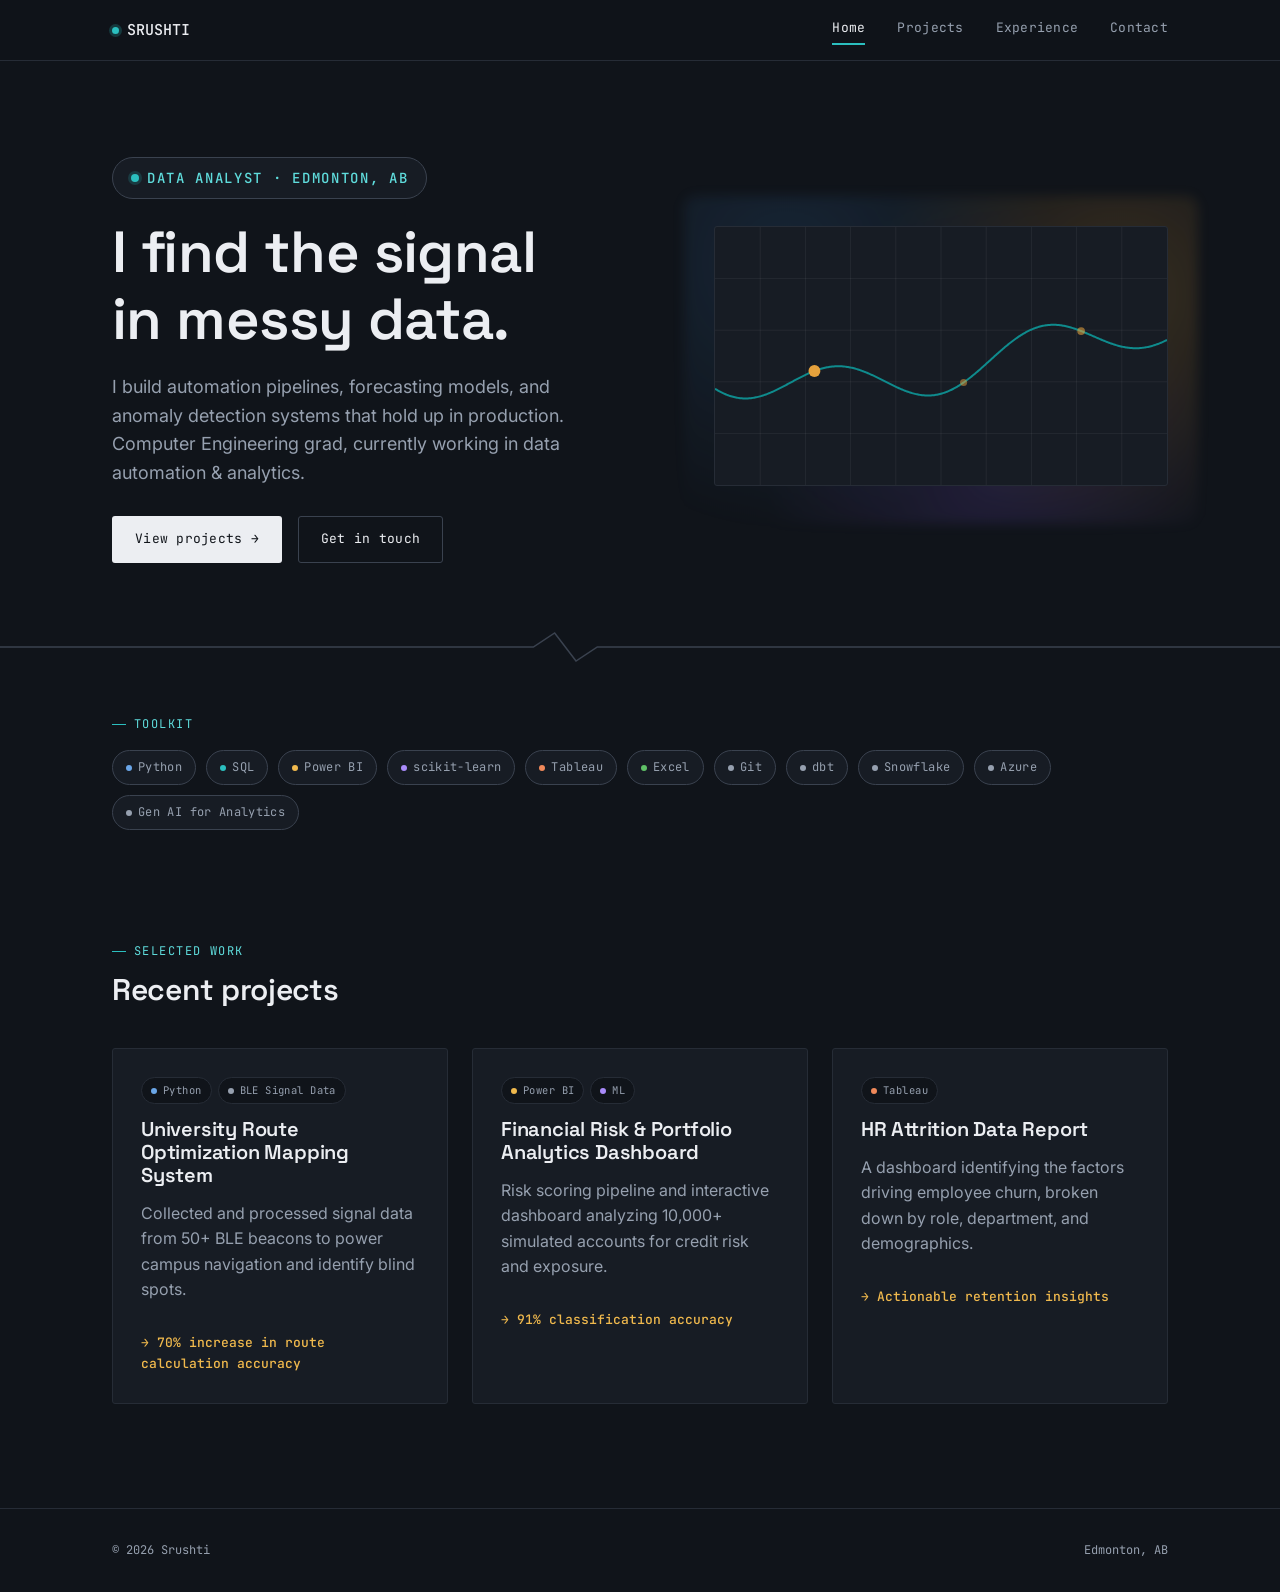
==== index.html @ 4e7ceddc "Add files via upload" ====
<!DOCTYPE html>
<html lang="en">
<head>
<meta charset="UTF-8">
<meta name="viewport" content="width=device-width, initial-scale=1.0">
<title>Srushti — Data Analyst</title>
<meta name="description" content="Data analyst portfolio — projects, experience, and writeups on finding signal in data.">
<link rel="preconnect" href="https://fonts.googleapis.com">
<link href="https://fonts.googleapis.com/css2?family=Space+Grotesk:wght@500;600;700&family=Inter:wght@400;500;600&family=JetBrains+Mono:wght@400;500&display=swap" rel="stylesheet">
<link rel="stylesheet" href="css/style.css">
</head>
<body>

<header class="site-nav">
  <div class="nav-inner">
    <a href="index.html" class="brand"><span class="dot"></span>SRUSHTI</a>
    <nav class="links">
      <a href="index.html" class="active">Home</a>
      <a href="projects.html">Projects</a>
      <a href="experience.html">Experience</a>
      <a href="contact.html">Contact</a>
    </nav>
  </div>
</header>

<section class="hero">
  <div class="wrap hero-grid">
    <div>
      <span class="eyebrow">Data Analyst · Edmonton, AB</span>
      <h1>I find the signal<br>in messy data.</h1>
      <p class="lede">I build automation pipelines, forecasting models, and anomaly detection systems that hold up in production. Computer Engineering grad, currently working in data automation &amp; analytics.</p>
      <div class="hero-actions">
        <a href="projects.html" class="btn btn-primary">View projects →</a>
        <a href="contact.html" class="btn btn-ghost">Get in touch</a>
      </div>
    </div>
    <div class="hero-visual">
      <canvas id="hero-canvas"></canvas>
    </div>
  </div>
</section>

<svg class="signal-divider" viewBox="0 0 1200 40" preserveAspectRatio="none">
  <path d="M0,20 L500,20 L520,6 L540,34 L560,20 L1200,20"></path>
</svg>

<section class="tight">
  <div class="wrap">
    <span class="eyebrow">Toolkit</span>
    <div class="stack-strip" style="margin-top:16px;">
      <span class="tool-pill tag-python">Python</span>
      <span class="tool-pill tag-sql">SQL</span>
      <span class="tool-pill tag-powerbi">Power BI</span>
      <span class="tool-pill tag-ml">scikit-learn</span>
      <span class="tool-pill tag-tableau">Tableau</span>
      <span class="tool-pill tag-excel">Excel</span>
      <span class="tool-pill">Git</span>
      <span class="tool-pill">dbt</span>
      <span class="tool-pill">Snowflake</span>
      <span class="tool-pill">Azure</span>
      <span class="tool-pill">Gen AI for Analytics</span>
    </div>
  </div>
</section>

<section>
  <div class="wrap">
    <div class="section-head">
      <span class="eyebrow">Selected work</span>
      <h2>Recent projects</h2>
    </div>
    <div class="project-grid">

      <a href="projects.html#route-optimization" class="project-card">
        <div class="tags"><span class="tag-python">Python</span><span>BLE Signal Data</span></div>
        <h3>University Route Optimization Mapping System</h3>
        <p>Collected and processed signal data from 50+ BLE beacons to power campus navigation and identify blind spots.</p>
        <span class="result">→ 70% increase in route calculation accuracy</span>
      </a>

      <a href="projects.html#risk-dashboard" class="project-card">
        <div class="tags"><span class="tag-powerbi">Power BI</span><span class="tag-ml">ML</span></div>
        <h3>Financial Risk &amp; Portfolio Analytics Dashboard</h3>
        <p>Risk scoring pipeline and interactive dashboard analyzing 10,000+ simulated accounts for credit risk and exposure.</p>
        <span class="result">→ 91% classification accuracy</span>
      </a>

      <a href="projects.html#hr-attrition" class="project-card">
        <div class="tags"><span class="tag-tableau">Tableau</span></div>
        <h3>HR Attrition Data Report</h3>
        <p>A dashboard identifying the factors driving employee churn, broken down by role, department, and demographics.</p>
        <span class="result">→ Actionable retention insights</span>
      </a>

    </div>
  </div>
</section>

<footer>
  <div class="wrap">
    <span>© 2026 Srushti</span>
    <span>Edmonton, AB</span>
  </div>
</footer>

<script src="js/main.js"></script>
</body>
</html>
---- css/style.css ----
/* ============================================================
   DESIGN TOKENS
   ============================================================ */
:root {
  --bg: #10141A;
  --bg-raised: #171C24;
  --ink: #ECEEF2;
  --ink-muted: #96A0AF;
  --line: #262C36;
  --line-strong: #3A424F;
  --accent: #2BBFBF;      /* signal teal — primary interactive */
  --accent-ink: #5FDCDC;
  --amber: #F0B94D;       /* data highlight — used sparingly */

  /* tool identity colors — small color-coded markers on tags/pills */
  --c-python: #6AA6E8;
  --c-sql: #2BBFBF;
  --c-excel: #5FC167;
  --c-powerbi: #F0B94D;
  --c-tableau: #F0895A;
  --c-ml: #A98BFA;

  --font-display: 'Space Grotesk', sans-serif;
  --font-body: 'Inter', sans-serif;
  --font-mono: 'JetBrains Mono', monospace;

  --max-w: 1120px;
  --radius: 3px;
}

* { box-sizing: border-box; }
html { scroll-behavior: smooth; }

@media (prefers-reduced-motion: reduce) {
  html { scroll-behavior: auto; }
  * { animation-duration: 0.01ms !important; animation-iteration-count: 1 !important; transition-duration: 0.01ms !important; }
}

body {
  margin: 0;
  background: var(--bg);
  color: var(--ink);
  font-family: var(--font-body);
  font-size: 16px;
  line-height: 1.6;
  -webkit-font-smoothing: antialiased;
}

a { color: inherit; }

.wrap {
  max-width: var(--max-w);
  margin: 0 auto;
  padding: 0 32px;
}

h1, h2, h3, h4 {
  font-family: var(--font-display);
  font-weight: 600;
  line-height: 1.15;
  margin: 0;
  letter-spacing: -0.01em;
}

.eyebrow {
  font-family: var(--font-mono);
  font-size: 12px;
  letter-spacing: 0.12em;
  text-transform: uppercase;
  color: var(--accent-ink);
  display: inline-flex;
  align-items: center;
  gap: 8px;
}

.eyebrow::before {
  content: '';
  width: 14px;
  height: 1px;
  background: var(--accent);
  display: inline-block;
}

p { margin: 0 0 1em; color: var(--ink-muted); }

/* ============================================================
   NAV
   ============================================================ */
header.site-nav {
  position: sticky;
  top: 0;
  z-index: 100;
  background: rgba(16, 20, 26, 0.82);
  backdrop-filter: blur(8px);
  border-bottom: 1px solid var(--line);
}

.nav-inner {
  max-width: var(--max-w);
  margin: 0 auto;
  padding: 18px 32px;
  display: flex;
  align-items: center;
  justify-content: space-between;
}

.brand {
  font-family: var(--font-mono);
  font-weight: 500;
  font-size: 15px;
  text-decoration: none;
  color: var(--ink);
  display: flex;
  align-items: center;
  gap: 8px;
}

.brand .dot {
  width: 7px;
  height: 7px;
  border-radius: 50%;
  background: var(--accent);
  box-shadow: 0 0 0 3px rgba(43,191,191,0.22);
}

nav.links {
  display: flex;
  gap: 32px;
  font-family: var(--font-mono);
  font-size: 13px;
  letter-spacing: 0.02em;
}

nav.links a {
  text-decoration: none;
  color: var(--ink-muted);
  position: relative;
  padding-bottom: 3px;
  transition: color 0.2s ease;
}

nav.links a:hover, nav.links a.active { color: var(--ink); }

nav.links a.active::after {
  content: '';
  position: absolute;
  left: 0; bottom: -3px;
  width: 100%;
  height: 2px;
  background: var(--accent);
}

.nav-toggle { display: none; }

@media (max-width: 720px) {
  nav.links { display: none; }
}

/* ============================================================
   SIGNAL DIVIDER — signature motif
   ============================================================ */
.signal-divider {
  width: 100%;
  height: 40px;
  margin: 0;
  display: block;
}

.signal-divider path {
  fill: none;
  stroke: var(--line-strong);
  stroke-width: 1.4;
}

/* ============================================================
   HERO
   ============================================================ */
.hero {
  padding: 96px 0 64px;
}

.hero-grid {
  display: grid;
  grid-template-columns: 1.1fr 0.9fr;
  gap: 48px;
  align-items: center;
}

.hero .eyebrow {
  font-size: 14px;
  font-weight: 500;
  padding: 9px 18px;
  border: 1px solid var(--line-strong);
  border-radius: 999px;
  background: var(--bg-raised);
  color: var(--accent-ink);
}

.hero .eyebrow::before {
  width: 8px;
  height: 8px;
  border-radius: 50%;
  background: var(--accent);
  box-shadow: 0 0 0 3px rgba(43,191,191,0.18);
}

.hero h1 {
  font-size: clamp(36px, 5vw, 58px);
  margin: 20px 0 20px;
}

.hero .lede {
  font-size: 18px;
  max-width: 46ch;
  color: var(--ink-muted);
}

.hero-actions {
  display: flex;
  gap: 16px;
  margin-top: 28px;
}

#hero-canvas {
  width: 100%;
  height: 260px;
  border: 1px solid var(--line);
  background: var(--bg-raised);
  border-radius: var(--radius);
}

@media (max-width: 860px) {
  .hero-grid { grid-template-columns: 1fr; }
}

/* ============================================================
   BUTTONS
   ============================================================ */
.btn {
  font-family: var(--font-mono);
  font-size: 13px;
  letter-spacing: 0.02em;
  padding: 12px 22px;
  border-radius: var(--radius);
  text-decoration: none;
  display: inline-flex;
  align-items: center;
  gap: 8px;
  transition: all 0.2s ease;
  border: 1px solid transparent;
}

.btn-primary {
  background: var(--ink);
  color: var(--bg);
}
.btn-primary:hover { background: var(--accent-ink); }

.btn-ghost {
  border-color: var(--line-strong);
  color: var(--ink);
}
.btn-ghost:hover { border-color: var(--ink); }

/* ============================================================
   SECTIONS
   ============================================================ */
section { padding: 64px 0; }
section.tight { padding: 40px 0; }

.section-head {
  margin-bottom: 40px;
}

.section-head h2 {
  font-size: 30px;
  margin-top: 12px;
}

/* ============================================================
   STACK / TOOLS STRIP
   ============================================================ */
.stack-strip {
  display: flex;
  flex-wrap: wrap;
  gap: 10px;
}

.tool-pill {
  font-family: var(--font-mono);
  font-size: 12px;
  letter-spacing: 0.03em;
  padding: 7px 13px;
  border: 1px solid var(--line-strong);
  border-radius: 999px;
  color: var(--ink-muted);
  background: var(--bg-raised);
  cursor: default;
  transition: all 0.2s ease;
}

.tool-pill.filterable {
  cursor: pointer;
}

.tool-pill.filterable:hover,
.tool-pill.active {
  border-color: var(--accent);
  color: var(--accent-ink);
  background: rgba(43,191,191,0.10);
}

/* color-coded tool markers — a small dot identifies the tool at a glance */
.tool-pill::before,
.project-card .tags span::before {
  content: '';
  display: inline-block;
  width: 6px;
  height: 6px;
  border-radius: 50%;
  margin-right: 6px;
  vertical-align: middle;
  background: var(--ink-muted);
}
.tag-python::before, [data-tool="python"]::before { background: var(--c-python) !important; }
.tag-sql::before, [data-tool="sql"]::before { background: var(--c-sql) !important; }
.tag-excel::before, [data-tool="excel"]::before { background: var(--c-excel) !important; }
.tag-powerbi::before, [data-tool="power bi"]::before { background: var(--c-powerbi) !important; }
.tag-tableau::before, [data-tool="tableau"]::before { background: var(--c-tableau) !important; }
.tag-ml::before, [data-tool="ml"]::before { background: var(--c-ml) !important; }

/* hero glow — soft multi-color gradient for visual warmth behind the canvas */
.hero-visual {
  position: relative;
}
.hero-visual::before {
  content: '';
  position: absolute;
  inset: -30px;
  background:
    radial-gradient(circle at 20% 20%, rgba(59,127,196,0.16), transparent 55%),
    radial-gradient(circle at 85% 30%, rgba(232,163,61,0.18), transparent 50%),
    radial-gradient(circle at 60% 85%, rgba(139,92,246,0.14), transparent 55%);
  filter: blur(6px);
  z-index: 0;
  border-radius: 12px;
}
.hero-visual canvas { position: relative; z-index: 1; }

/* ============================================================
   PROJECT CARDS
   ============================================================ */
.project-grid {
  display: grid;
  grid-template-columns: repeat(auto-fit, minmax(300px, 1fr));
  gap: 24px;
}

.project-grid.compact {
  grid-template-columns: repeat(auto-fit, minmax(260px, 1fr));
  gap: 20px;
}

.category-head {
  display: flex;
  align-items: baseline;
  gap: 12px;
  margin: 56px 0 20px;
}

.category-head:first-child { margin-top: 0; }

.category-head h3 {
  font-size: 13px;
  font-family: var(--font-mono);
  letter-spacing: 0.08em;
  text-transform: uppercase;
  color: var(--ink-muted);
}

.category-head .line {
  flex: 1;
  height: 1px;
  background: var(--line);
}

/* ============================================================
   PROJECT INDEX — editorial row layout (no imagery)
   ============================================================ */
.project-index {
  display: flex;
  flex-direction: column;
}

.project-row {
  display: grid;
  grid-template-columns: 56px 1fr auto;
  align-items: start;
  gap: 28px;
  padding: 30px 4px 30px 20px;
  border-top: 1px solid var(--line);
  text-decoration: none;
  color: var(--ink);
  position: relative;
  transition: padding-left 0.25s ease, background 0.25s ease;
}

.project-index .project-row:last-child { border-bottom: 1px solid var(--line); }

.project-row::before {
  content: '';
  position: absolute;
  left: 0; top: 0; bottom: 0;
  width: 3px;
  background: var(--tool-color, var(--ink-muted));
  transform: scaleY(0);
  transform-origin: top;
  transition: transform 0.3s ease;
}

a.project-row:hover::before { transform: scaleY(1); }
a.project-row:hover { padding-left: 26px; background: rgba(255,255,255,0.025); }

.project-row .idx {
  font-family: var(--font-mono);
  font-size: 13px;
  color: var(--ink-muted);
  padding-top: 4px;
}

.project-row .idx .dot {
  width: 8px; height: 8px;
  border-radius: 50%;
  display: block;
  margin-bottom: 8px;
  background: var(--tool-color, var(--ink-muted));
}

.project-row h3 {
  font-size: 24px;
  margin-bottom: 8px;
}

.project-row p {
  margin: 0;
  max-width: 62ch;
}

.project-row .tags {
  display: flex;
  flex-wrap: wrap;
  gap: 6px;
  margin-top: 12px;
}

.project-row .tags span {
  font-family: var(--font-mono);
  font-size: 10.5px;
  letter-spacing: 0.04em;
  padding: 4px 9px;
  background: var(--bg-raised);
  border: 1px solid var(--line);
  border-radius: 999px;
  color: var(--ink-muted);
}

.project-row .side {
  text-align: right;
  padding-top: 4px;
}

.project-row .result {
  font-family: var(--font-mono);
  font-size: 13px;
  color: var(--amber);
  white-space: nowrap;
  display: block;
}

.project-row .restricted-note {
  font-family: var(--font-mono);
  font-size: 11px;
  color: var(--ink-muted);
  white-space: nowrap;
  margin-top: 6px;
  display: block;
}

@media (max-width: 640px) {
  .project-row {
    grid-template-columns: 1fr;
    gap: 10px;
    padding-left: 4px;
  }
  .project-row .idx { display: flex; align-items: center; gap: 8px; }
  .project-row .idx .dot { margin-bottom: 0; }
  .project-row .side { text-align: left; }
  a.project-row:hover { padding-left: 4px; }
}

.project-card {
  background: var(--bg-raised);
  border: 1px solid var(--line);
  border-radius: var(--radius);
  padding: 28px;
  display: flex;
  flex-direction: column;
  gap: 14px;
  position: relative;
  overflow: hidden;
  transition: transform 0.25s ease, border-color 0.25s ease, box-shadow 0.25s ease;
  text-decoration: none;
  color: var(--ink);
}

.project-card::before {
  content: '';
  position: absolute;
  top: 0; left: 0;
  width: 100%;
  height: 2px;
  background: var(--accent);
  transform: scaleX(0);
  transform-origin: left;
  transition: transform 0.3s ease;
}

.project-card:hover {
  transform: translateY(-3px);
  border-color: var(--line-strong);
  box-shadow: 0 12px 28px rgba(0,0,0,0.35);
}

.project-card:hover::before { transform: scaleX(1); }

.project-card .thumb {
  width: 100%;
  height: 150px;
  object-fit: cover;
  border-radius: var(--radius);
  border: 1px solid var(--line);
  margin-bottom: 4px;
  background: var(--bg);
}

/* signal-signature card art — replaces photos with an abstract waveform
   tinted to the project's primary tool color, echoing the hero motif */
.thumb-art {
  width: 100%;
  height: 150px;
  border-radius: var(--radius);
  border: 1px solid var(--line);
  margin-bottom: 4px;
  background-color: var(--bg);
  background-image: radial-gradient(circle, var(--line) 1px, transparent 1px);
  background-size: 16px 16px;
  background-position: -4px -4px;
  display: flex;
  align-items: center;
  justify-content: center;
  overflow: hidden;
}

.thumb-art svg { width: 92px; height: 92px; display: block; margin: auto; }

.thumb-art.tag-python { color: var(--c-python); }
.thumb-art.tag-sql { color: var(--c-sql); }
.thumb-art.tag-excel { color: var(--c-excel); }
.thumb-art.tag-powerbi { color: var(--c-powerbi); }
.thumb-art.tag-tableau { color: var(--c-tableau); }
.thumb-art.tag-ml { color: var(--c-ml); }

.project-card .tags {
  display: flex;
  flex-wrap: wrap;
  gap: 6px;
}

.project-card .tags span {
  font-family: var(--font-mono);
  font-size: 10.5px;
  letter-spacing: 0.04em;
  padding: 4px 9px;
  background: var(--bg);
  border: 1px solid var(--line);
  border-radius: 999px;
  color: var(--ink-muted);
}

.project-card h3 {
  font-size: 20px;
}

.project-card .result {
  font-family: var(--font-mono);
  font-size: 13px;
  color: var(--amber);
  font-weight: 500;
}

.project-card.placeholder {
  border-style: dashed;
  color: var(--ink-muted);
  justify-content: center;
  align-items: flex-start;
  min-height: 200px;
}

.project-card.placeholder .eyebrow { color: var(--ink-muted); }
.project-card.placeholder .eyebrow::before { background: var(--line-strong); }

/* ============================================================
   TIMELINE (experience / education)
   ============================================================ */
.timeline {
  position: relative;
  margin-left: 8px;
  border-left: 1px solid var(--line-strong);
  padding-left: 32px;
}

.timeline-item {
  position: relative;
  padding-bottom: 40px;
}

.timeline-item:last-child { padding-bottom: 0; }

.timeline-item::before {
  content: '';
  position: absolute;
  left: -37px;
  top: 4px;
  width: 9px;
  height: 9px;
  border-radius: 50%;
  background: var(--bg);
  border: 2px solid var(--accent);
}

.timeline-item .when {
  font-family: var(--font-mono);
  font-size: 12px;
  color: var(--ink-muted);
  letter-spacing: 0.03em;
}

.timeline-item h3 {
  font-size: 19px;
  margin: 6px 0 4px;
}

.timeline-item .org {
  font-family: var(--font-mono);
  font-size: 13px;
  color: var(--accent-ink);
  margin-bottom: 10px;
  display: block;
}

.timeline-item ul {
  margin: 10px 0 0;
  padding-left: 18px;
  color: var(--ink-muted);
}

.timeline-item li { margin-bottom: 6px; }

/* ============================================================
   BLOG
   ============================================================ */
.post-list { display: flex; flex-direction: column; }

.post-row {
  display: grid;
  grid-template-columns: 140px 1fr;
  gap: 24px;
  padding: 26px 0;
  border-bottom: 1px solid var(--line);
  text-decoration: none;
  color: var(--ink);
  transition: opacity 0.2s ease;
}

.post-row:hover { opacity: 0.7; }

.post-row .when {
  font-family: var(--font-mono);
  font-size: 12px;
  color: var(--ink-muted);
  padding-top: 4px;
}

.post-row h3 { font-size: 20px; margin-bottom: 8px; }
.post-row p { margin: 0; }

article.post {
  max-width: 720px;
  margin: 0 auto;
}

article.post .post-meta {
  font-family: var(--font-mono);
  font-size: 12px;
  color: var(--ink-muted);
  margin-bottom: 8px;
}

article.post h1 { font-size: 38px; margin-bottom: 24px; }
article.post h2 { font-size: 24px; margin: 40px 0 14px; }
article.post p { color: var(--ink); font-size: 16.5px; }
article.post ul, article.post ol { color: var(--ink); padding-left: 20px; }
article.post li { margin-bottom: 8px; }

article.post blockquote {
  border-left: 2px solid var(--accent);
  margin: 24px 0;
  padding: 4px 0 4px 20px;
  color: var(--ink-muted);
  font-style: italic;
}

article.post .callout {
  background: var(--bg-raised);
  border: 1px solid var(--line);
  border-left: 2px solid var(--amber);
  padding: 16px 20px;
  border-radius: var(--radius);
  font-family: var(--font-mono);
  font-size: 13px;
  color: var(--ink-muted);
  margin: 24px 0;
}

/* ============================================================
   CONTACT
   ============================================================ */
.contact-grid {
  display: grid;
  grid-template-columns: 1fr 1fr;
  gap: 48px;
}

.contact-list { list-style: none; padding: 0; margin: 24px 0 0; }

.contact-list li {
  border-top: 1px solid var(--line);
  padding: 16px 0;
  display: flex;
  justify-content: space-between;
  align-items: center;
}

.contact-list li:last-child { border-bottom: 1px solid var(--line); }

.contact-list .label {
  font-family: var(--font-mono);
  font-size: 12px;
  color: var(--ink-muted);
  text-transform: uppercase;
  letter-spacing: 0.06em;
}

.contact-list a { text-decoration: none; font-weight: 500; }
.contact-list a:hover { color: var(--accent-ink); }

@media (max-width: 720px) {
  .contact-grid { grid-template-columns: 1fr; }
}

/* ============================================================
   FOOTER
   ============================================================ */
footer {
  border-top: 1px solid var(--line);
  padding: 32px 0;
  margin-top: 40px;
}

footer .wrap {
  display: flex;
  justify-content: space-between;
  align-items: center;
  font-family: var(--font-mono);
  font-size: 12px;
  color: var(--ink-muted);
}

@media (max-width: 600px) {
  footer .wrap { flex-direction: column; gap: 8px; text-align: center; }
  .hero { padding: 64px 0 40px; }
  .wrap { padding: 0 20px; }
}
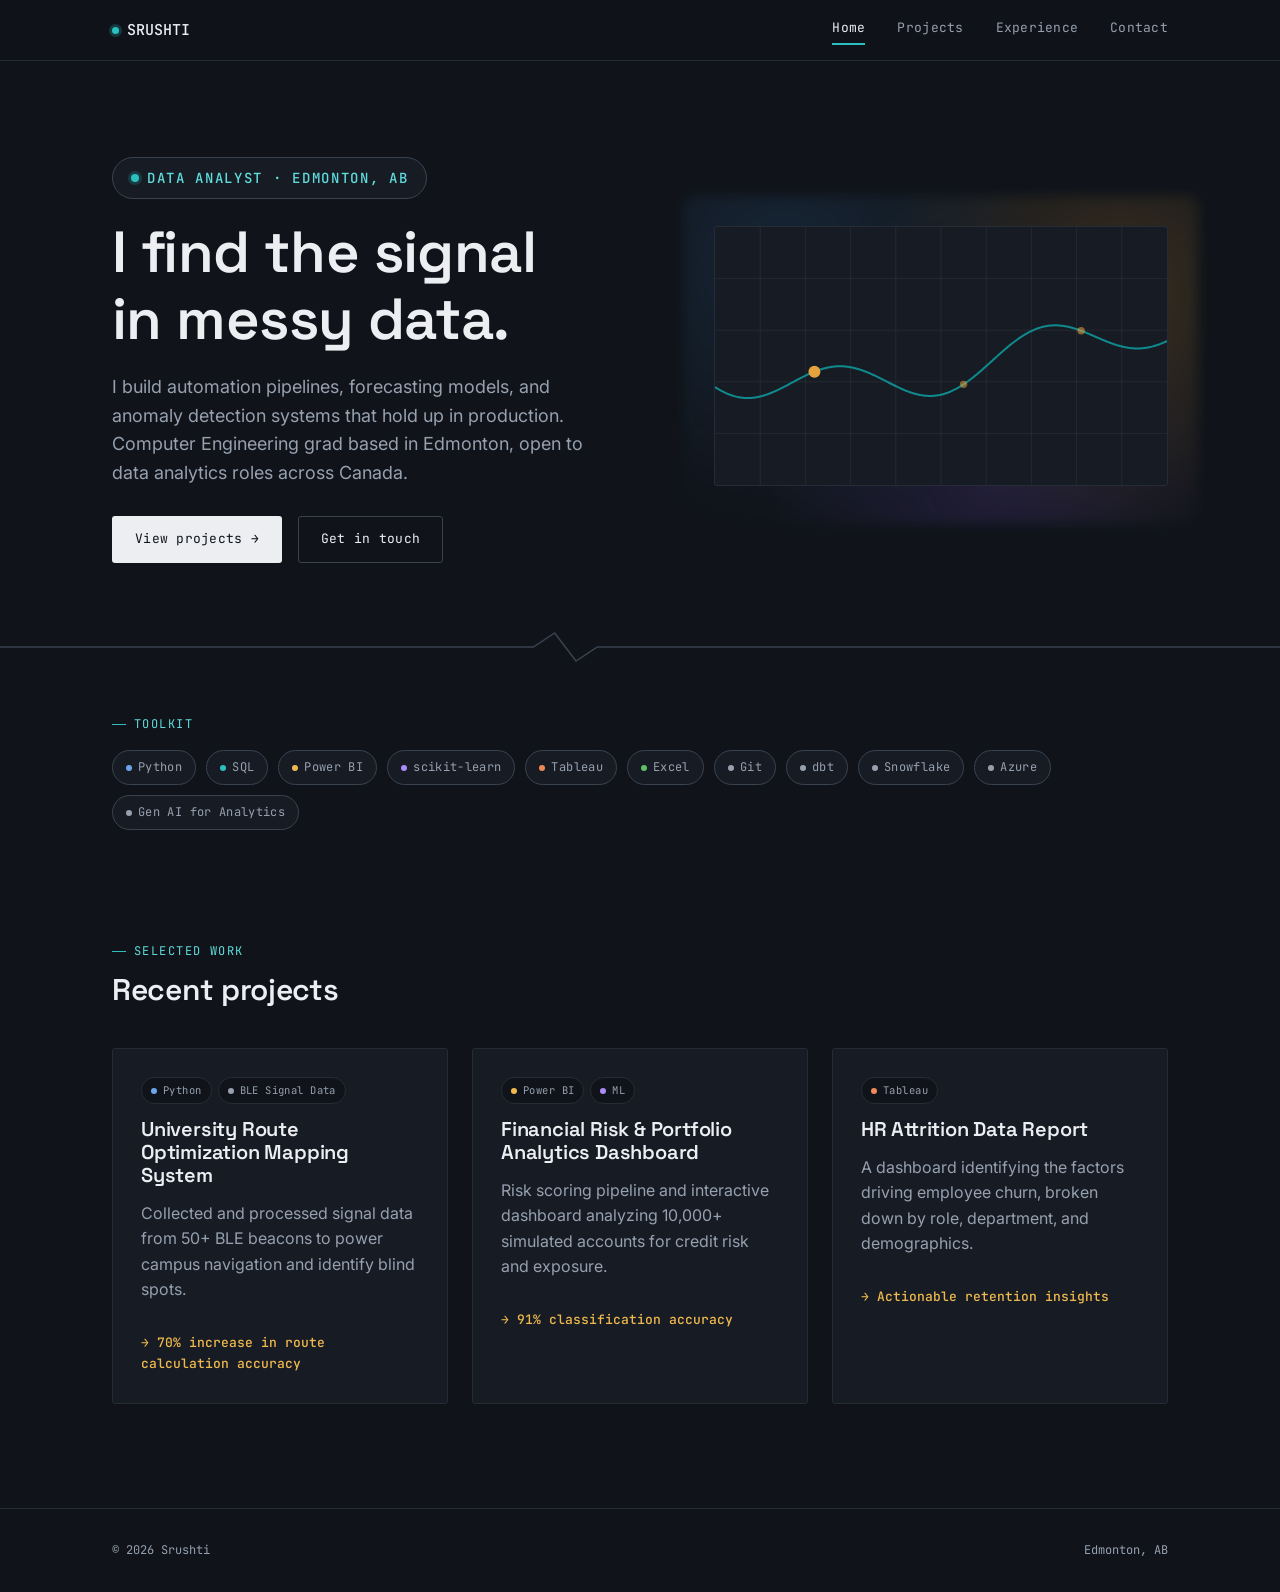
==== commit 4496f5b4: "Update lede paragraph for clarity and location" ====
--- a/index.html
+++ b/index.html
@@ -28,7 +28,7 @@
     <div>
       <span class="eyebrow">Data Analyst · Edmonton, AB</span>
       <h1>I find the signal<br>in messy data.</h1>
-      <p class="lede">I build automation pipelines, forecasting models, and anomaly detection systems that hold up in production. Computer Engineering grad, currently working in data automation &amp; analytics.</p>
+      <p class="lede">I build automation pipelines, forecasting models, and anomaly detection systems that hold up in production. Computer Engineering grad based in Edmonton, open to data analytics roles across Canada.</p>
       <div class="hero-actions">
         <a href="projects.html" class="btn btn-primary">View projects →</a>
         <a href="contact.html" class="btn btn-ghost">Get in touch</a>
